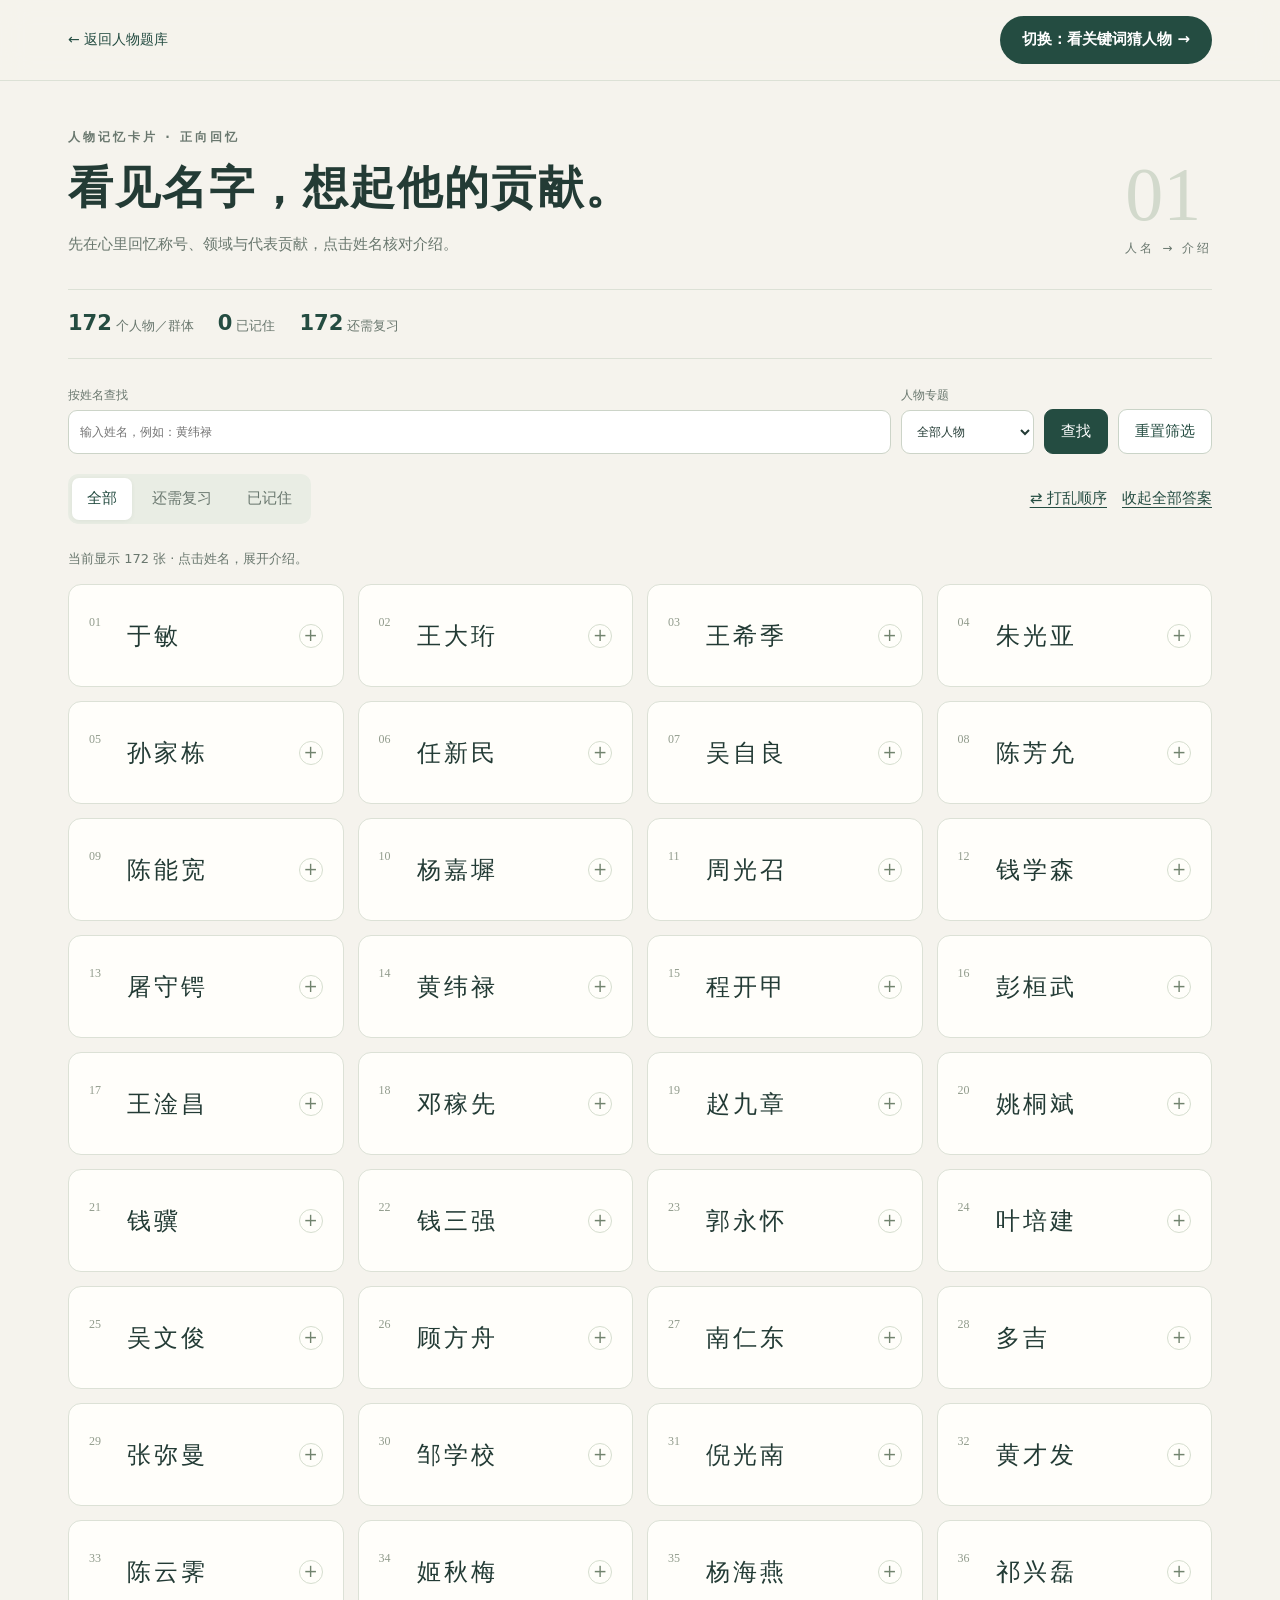
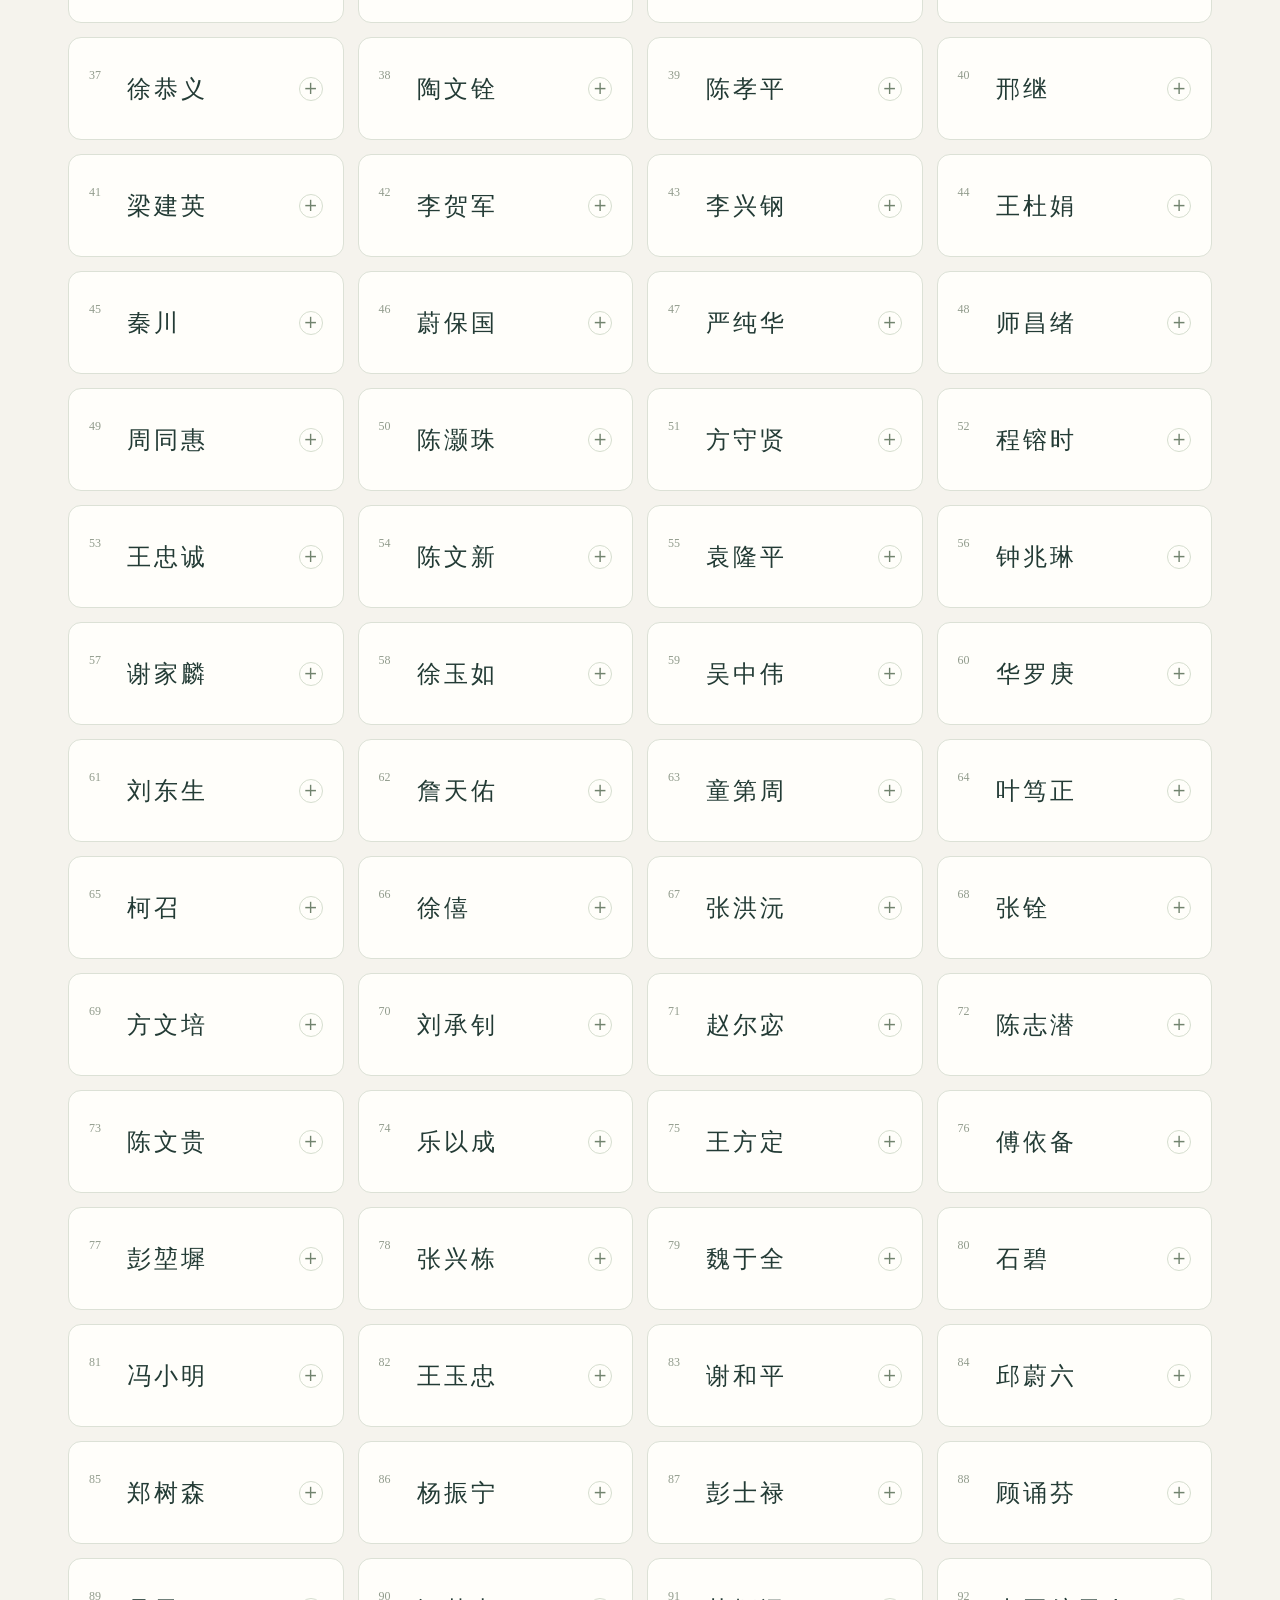
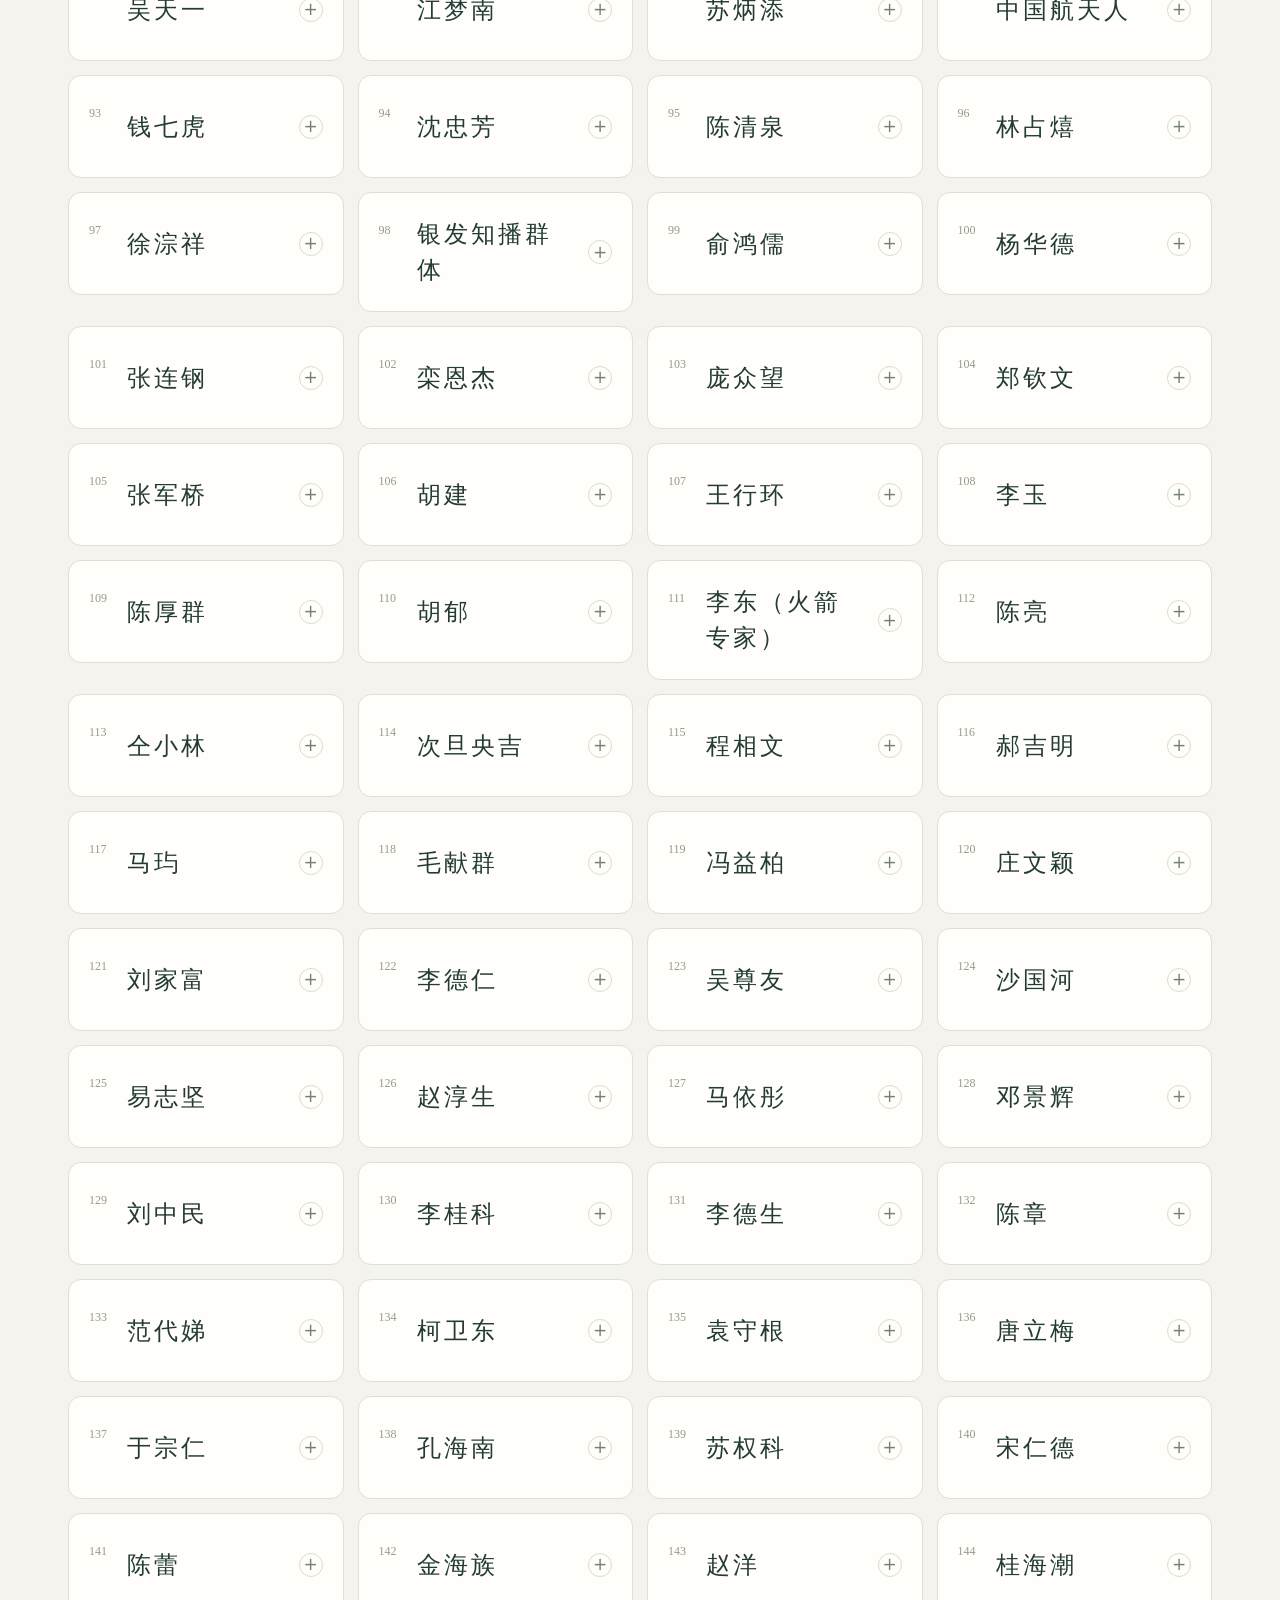
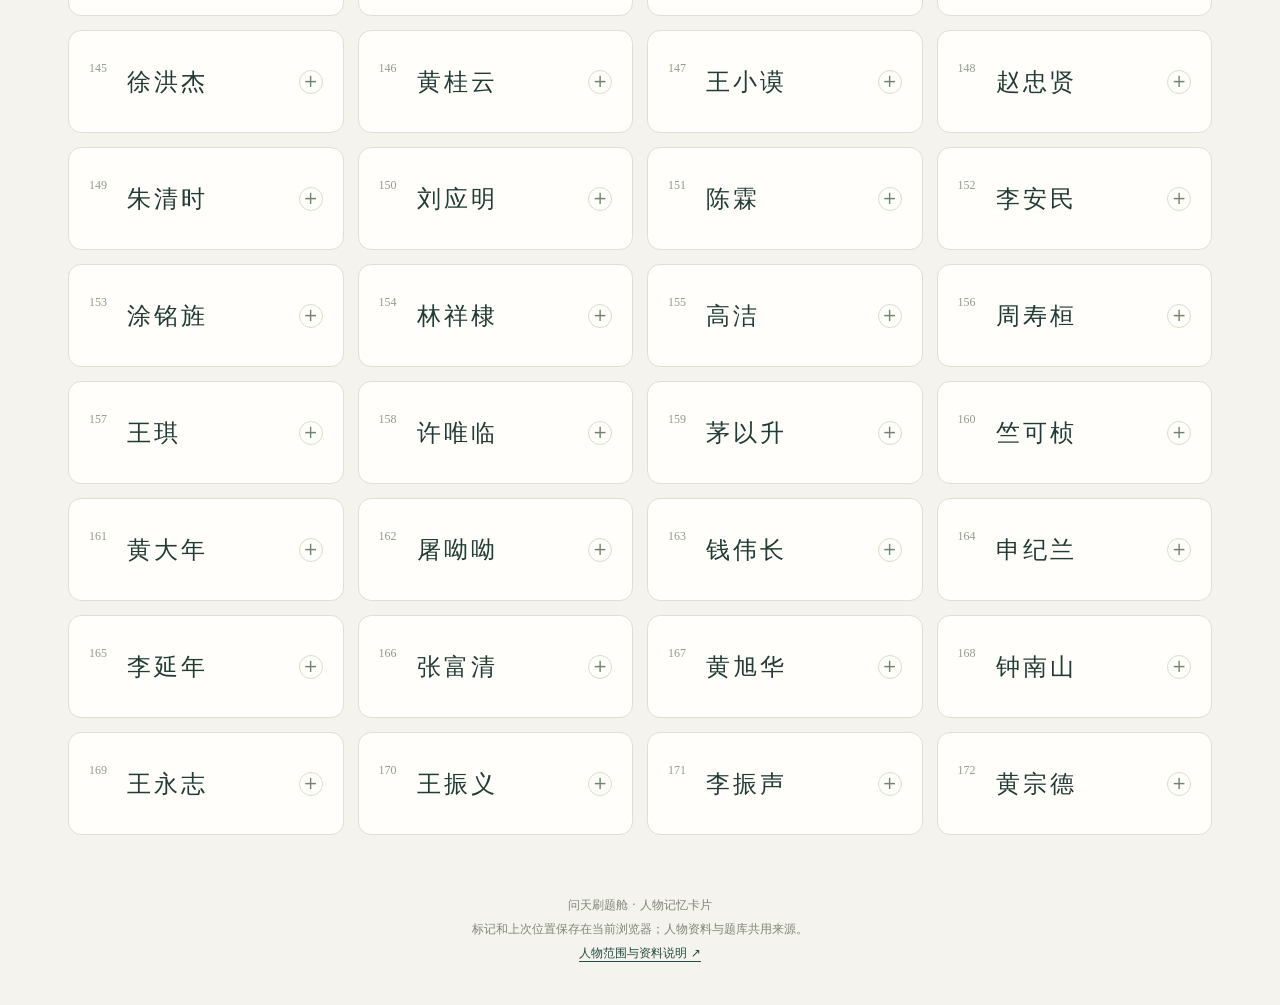
==== memory.html @ 764b8818 "feat: 新增人名与关键词双向记忆卡片、掌握标记和位置记忆" ====
<!doctype html>
<html lang="zh-CN">
<head>
 <meta charset="utf-8">
 <meta name="viewport" content="width=device-width,initial-scale=1">
 <meta name="theme-color" content="#244c41">
 <title>人物记忆卡片 · 问天刷题舱</title>
 <link rel="stylesheet" href="memory.css">
 <script src="memory-data.js" defer></script>
 <script src="memory-core.js" defer></script>
 <script src="memory.js" defer></script>
</head>
<body>
 <a class="skip-link" href="#cards">跳到记忆卡片</a>
 <nav class="top-nav" aria-label="页面导航"><div class="nav-inner"><a class="back-link" href="./index.html#people">← 返回人物题库</a><button id="switch-mode" class="switch-button" type="button">切换：看关键词猜人物 →</button></div></nav>
 <main id="memory-app"></main>
 <p id="announcement" class="sr-only" role="status" aria-live="polite"></p>
 <noscript><p class="empty">请启用浏览器脚本以使用记忆卡片。</p></noscript>
 <footer class="page-footer">问天刷题舱 · 人物记忆卡片<br>标记和上次位置保存在当前浏览器；人物资料与题库共用来源。<br><a href="https://github.com/Jinlin-Yao/ganen-scientist-quiz/blob/main/docs/PEOPLE.md" target="_blank" rel="noopener noreferrer">人物范围与资料说明 ↗</a></footer>
</body>
</html>
---- memory.css ----
:root{color-scheme:light;--paper:#f5f3ed;--ink:#233b35;--muted:#69776e;--line:#dce1d6;--green:#244c41;--soft:#eaf0e6;--gold:#af7d35}*{box-sizing:border-box}body{margin:0;background:var(--paper);color:var(--ink);font-family:system-ui,-apple-system,"Microsoft YaHei",sans-serif;font-size:15px;line-height:1.7}button,input,select{font:inherit}button,a,summary{-webkit-tap-highlight-color:transparent}button,summary{cursor:pointer}a{color:var(--green);text-underline-offset:4px}button:focus-visible,a:focus-visible,summary:focus-visible,input:focus-visible,select:focus-visible{outline:3px solid #b58a43;outline-offset:4px}.top-nav{position:sticky;top:0;z-index:10;background:#f5f3edf2;backdrop-filter:blur(14px);border-bottom:1px solid var(--line)}.nav-inner{max-width:1200px;margin:auto;padding:16px 28px;display:flex;justify-content:space-between;gap:16px;align-items:center}.back-link{text-decoration:none;font-size:14px}.switch-button{border:0;background:var(--green);color:#fff;border-radius:30px;padding:11px 22px;font-weight:650}.switch-button:hover{background:#173d32}main{max-width:1200px;margin:auto;padding:46px 28px}.hero{display:flex;gap:30px;justify-content:space-between;align-items:end;margin-bottom:32px}.eyebrow{font-size:12px;letter-spacing:3px;font-weight:650;color:var(--muted);margin:0 0 10px}h1{font-family:"Noto Serif SC","Songti SC",SimSun,serif;font-size:clamp(31px,4vw,45px);letter-spacing:2px;line-height:1.4;margin:0 0 12px;font-weight:600}.hero p:last-child{color:var(--muted);margin:0;max-width:620px}.mode-number{font-family:Georgia,serif;font-size:76px;line-height:1;color:#d2d9cc}.mode-number small{font:12px system-ui;display:block;text-align:right;letter-spacing:3px;margin-top:8px;color:var(--muted)}.progress-strip{display:flex;flex-wrap:wrap;align-items:center;gap:10px 24px;padding:16px 0;border-top:1px solid var(--line);border-bottom:1px solid var(--line);color:var(--muted);font-size:13px}.progress-strip strong{color:var(--green);font-size:21px;margin-right:4px}.progress-strip .last-button{margin-left:auto}.text-button{background:none;border:0;color:var(--green);padding:4px 0;text-decoration:underline;text-underline-offset:4px}.controls{margin:26px 0 20px}.filters{display:flex;flex-wrap:wrap;gap:10px;align-items:end}.filters label{font-size:12px;color:var(--muted);display:flex;flex-direction:column;gap:5px}.filters .search-label{flex:1;min-width:210px}input,select{border:1px solid #ccd4c8;border-radius:9px;background:#fff;padding:9px 11px;color:var(--ink);height:44px;max-width:100%}.filters input{width:100%}.button{border:1px solid #cad4c8;background:#fff;border-radius:9px;padding:9px 16px;color:var(--green);min-height:44px}.button:hover{background:var(--soft)}.button.primary{background:var(--green);border-color:var(--green);color:white}.toolbar{display:flex;justify-content:space-between;align-items:center;gap:14px;margin-top:20px;flex-wrap:wrap}.status-tabs{display:flex;gap:5px;background:#e9ede4;padding:4px;border-radius:10px}.status-tabs button{background:transparent;border:0;border-radius:7px;color:var(--muted);padding:8px 15px}.status-tabs button.active{background:white;color:var(--green);box-shadow:0 1px 4px #263e3010}.small-actions{display:flex;gap:15px;align-items:center}.card-count{font-size:13px;color:var(--muted);margin:24px 0 14px}.card-grid{display:grid;grid-template-columns:repeat(4,minmax(0,1fr));gap:14px;align-items:start;scroll-margin-top:100px}.memory-card{border:1px solid var(--line);background:#fffefa;border-radius:13px;overflow:hidden;min-width:0;transition:border-color .15s,box-shadow .15s}.memory-card:hover{border-color:#a7bca8;box-shadow:0 5px 20px #1f453307}.memory-card summary{list-style:none;display:flex;gap:14px;align-items:center;padding:23px 20px;min-height:101px}.memory-card summary::-webkit-details-marker{display:none}.card-index{font:12px Georgia,serif;color:#929c8d;min-width:24px;align-self:flex-start;margin-top:7px}.card-front{flex:1;min-width:0;overflow-wrap:anywhere}.person-name{font-family:"Noto Serif SC","Songti SC",SimSun,serif;font-size:24px;letter-spacing:3px;line-height:1.5}.reveal-symbol{border:1px solid #d6decf;border-radius:50%;width:24px;height:24px;display:flex;align-items:center;justify-content:center;color:#71836e;font-size:17px;flex-shrink:0}.memory-card[open] .reveal-symbol{transform:rotate(45deg)}.memory-card[open]{grid-column:span 2;border-color:#a7bca8}.known-dot{width:7px;height:7px;background:#39795b;border-radius:50%;display:inline-block;margin-left:8px;vertical-align:middle}.card-grid.clues{grid-template-columns:repeat(3,minmax(0,1fr))}.clues .memory-card summary{min-height:205px;align-items:start;padding:22px}.clues .memory-card[open]{grid-column:span 1}.clue-context{display:block;font-size:12px;font-weight:650;color:var(--gold);margin-bottom:11px;letter-spacing:.5px}.clue-text{font-size:15px;line-height:1.9;display:block}.clue-tip{display:block;color:#82907d;font-size:12px;margin-top:15px}.card-answer{padding:0 22px 24px;border-top:1px solid #e5e8de;margin:0 18px}.answer-name{font-family:"Noto Serif SC","Songti SC",SimSun,serif;font-size:31px;letter-spacing:3px;line-height:1.4;margin:20px 0 4px}.answer-lead{font-size:12px;color:var(--gold);margin:18px 0 -12px}.profile-field{color:var(--green);font-weight:650;font-size:15px;margin:16px 0}.profile-part{margin:18px 0}.profile-part h3{font-size:11px;letter-spacing:2px;color:var(--muted);margin:0 0 7px}.profile-part p{margin:0 0 10px;font-size:14px;line-height:1.9;overflow-wrap:anywhere}.honor-list{padding:0;margin:0;list-style:none;font-size:14px;line-height:1.9}.honor-year{color:var(--gold);font-variant-numeric:tabular-nums;margin-right:8px}.profile-note{border-left:2px solid #b8c8b0;padding:1px 0 1px 12px;color:#5a6d5e}.source-block{font-size:12px;color:var(--muted);margin-top:18px}.source-block summary{min-height:0!important;padding:6px 0!important;display:list-item!important;list-style:disclosure-closed!important}.source-block[open] summary{list-style:disclosure-open!important}.source-block a{display:block;font-size:12px;overflow-wrap:anywhere;margin-top:8px}.source-block p{margin:7px 0}.self-check{padding-top:20px;margin-top:18px;border-top:1px solid #e6eadf}.self-check p{font-size:12px;color:var(--muted);margin:0 0 10px}.self-check div{display:flex;flex-wrap:wrap;gap:8px}.self-check .button{font-size:13px;padding:8px 12px;min-height:39px}.self-check .selected{background:var(--soft);border-color:#86a788;font-weight:600}.empty{padding:60px 20px;text-align:center;color:var(--muted);border:1px dashed #ccd4c8;border-radius:12px;grid-column:1/-1}.page-footer{text-align:center;color:#7d8777;font-size:12px;line-height:2;padding:12px 24px 40px}.sr-only{position:absolute;width:1px;height:1px;padding:0;margin:-1px;overflow:hidden;clip:rect(0,0,0,0);white-space:nowrap;border:0}.skip-link{position:fixed;left:16px;top:-100px;z-index:30;background:#fff;padding:12px}.skip-link:focus{top:10px}@media(min-width:1400px){.card-grid{grid-template-columns:repeat(5,minmax(0,1fr))}}@media(max-width:850px){.card-grid{grid-template-columns:repeat(3,minmax(0,1fr))}.card-grid.clues{grid-template-columns:repeat(2,minmax(0,1fr))}.mode-number{font-size:60px}.memory-card summary{padding:20px 15px}.card-answer{padding:0 10px 22px;margin:0 14px}}@media(max-width:600px){.nav-inner{padding:12px 16px;gap:10px}.back-link{font-size:12px}.switch-button{padding:10px 14px;font-size:12px}main{padding:32px 16px}.hero{margin-bottom:24px}.mode-number{display:none}.hero p:last-child{font-size:14px}.card-grid{grid-template-columns:repeat(2,minmax(0,1fr));gap:10px}.card-grid.clues{grid-template-columns:1fr}.memory-card[open]{grid-column:1/-1}.person-name{font-size:22px;letter-spacing:2px}.memory-card summary{padding:18px 14px;gap:8px;min-height:86px}.card-index{min-width:20px}.reveal-symbol{width:21px;height:21px;font-size:15px}.progress-strip{gap:8px 18px}.progress-strip .last-button{margin-left:0}.filters label{flex:1;min-width:130px}.filters .search-label{flex-basis:100%}.filters .button{flex:1}.toolbar{gap:12px}.status-tabs{width:100%}.status-tabs button{flex:1;padding:8px 11px}.small-actions{width:100%;justify-content:space-between}.clues .memory-card summary{min-height:0}.clue-text{font-size:16px}.source-block summary{font-size:12px}}@media(prefers-reduced-motion:reduce){*{scroll-behavior:auto!important;transition:none!important}}
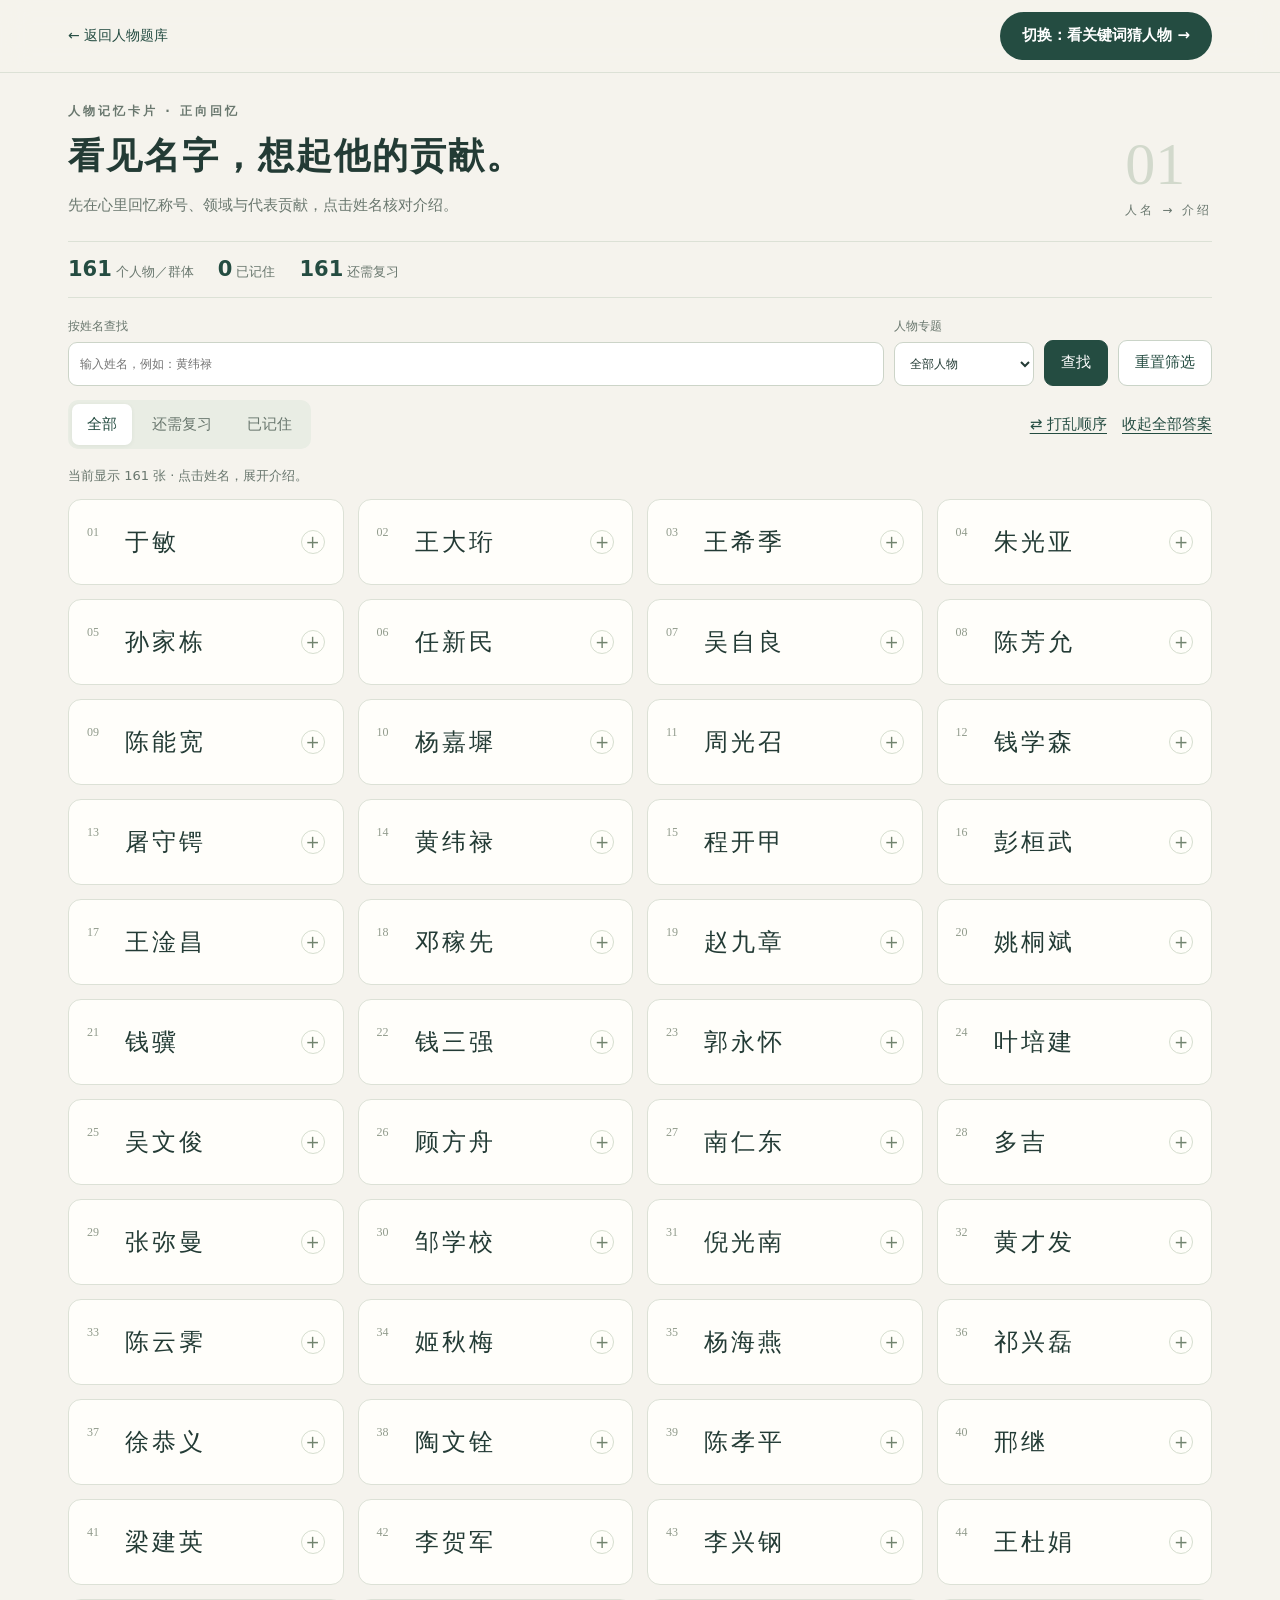
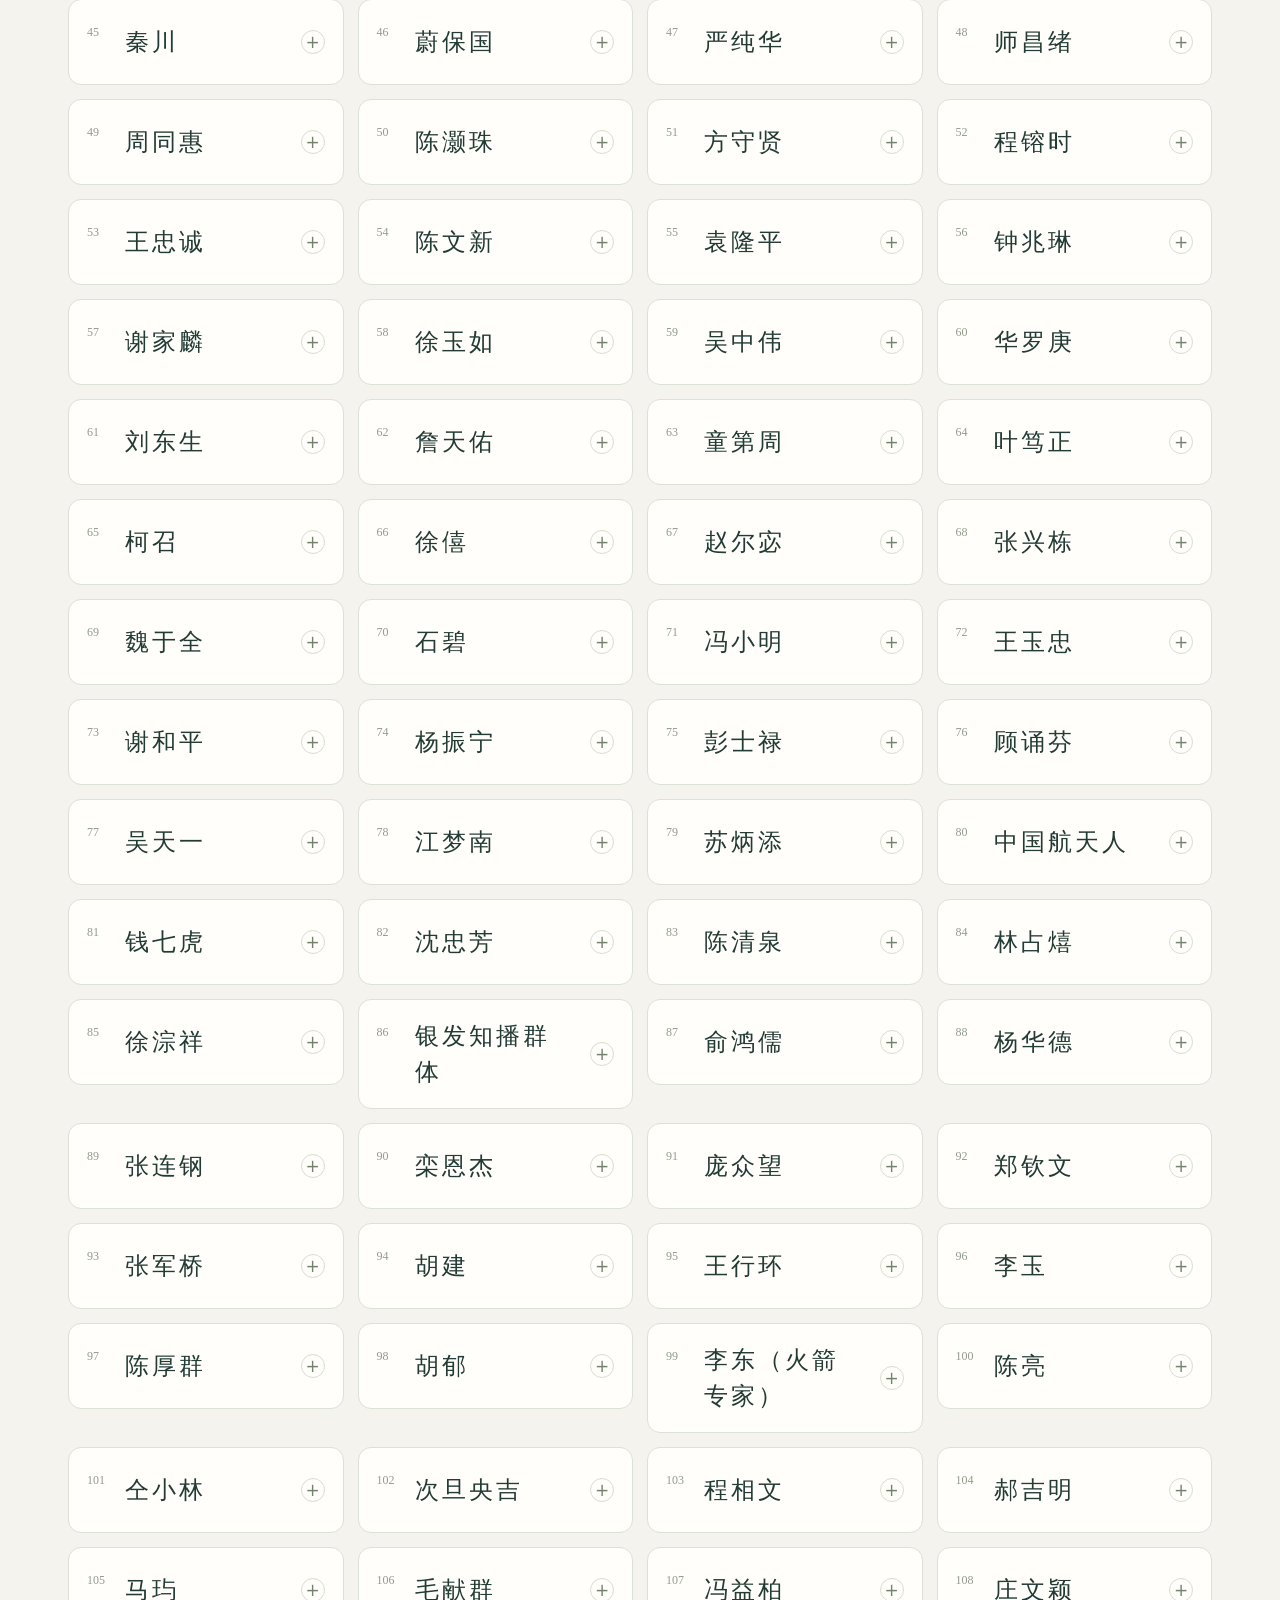
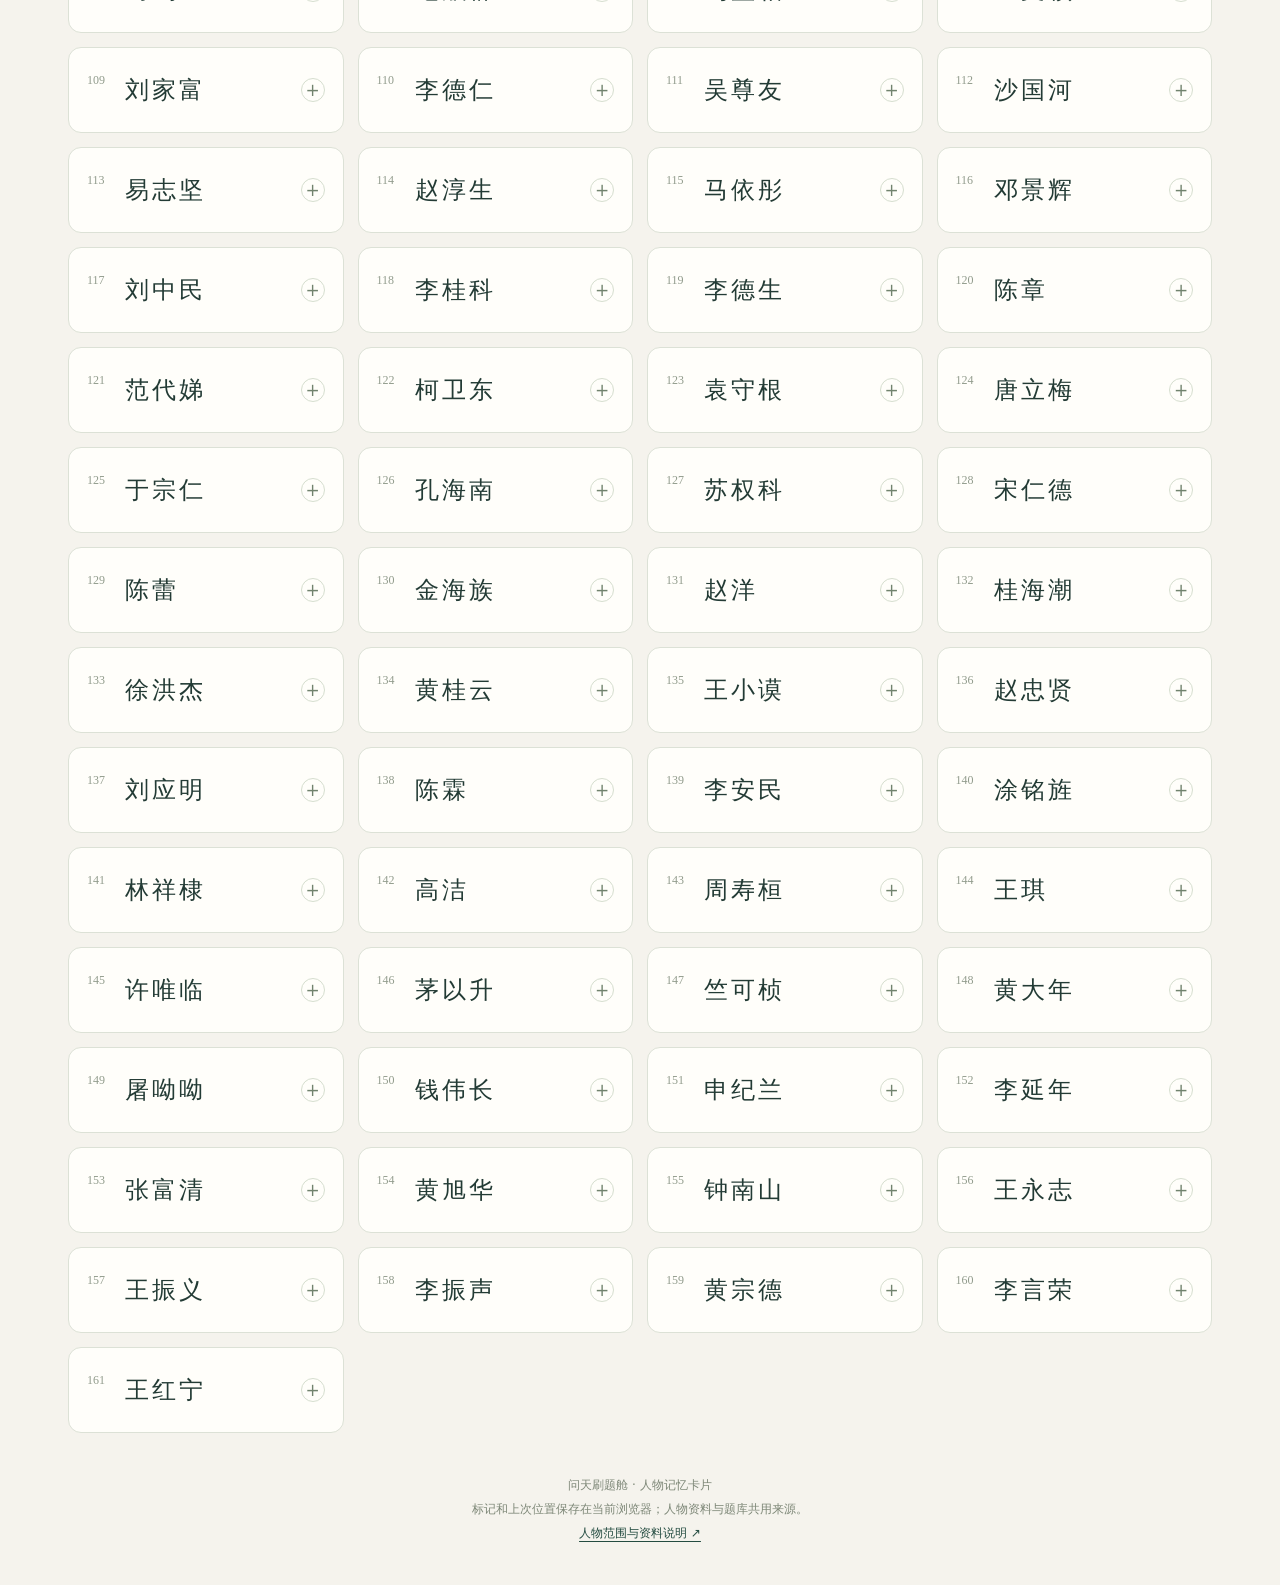
==== commit 8ccb2bd8: "feat: 川大人物题库和记忆卡片仅保留官网20位历代两院院士" ====
--- a/memory.html
+++ b/memory.html
@@ -6,8 +6,8 @@
  <meta name="theme-color" content="#244c41">
  <title>人物记忆卡片 · 问天刷题舱</title>
  <link rel="stylesheet" href="memory.css">
- <script src="memory-data.js" defer></script>
- <script src="memory-core.js" defer></script>
+ <script src="memory-data.js?v=20261023-scu20" defer></script>
+ <script src="memory-core.js?v=20261023-scu20" defer></script>
  <script src="memory.js" defer></script>
 </head>
 <body>
--- a/memory.css
+++ b/memory.css
@@ -1 +1 @@
-:root{color-scheme:light;--paper:#f5f3ed;--ink:#233b35;--muted:#69776e;--line:#dce1d6;--green:#244c41;--soft:#eaf0e6;--gold:#af7d35}*{box-sizing:border-box}body{margin:0;background:var(--paper);color:var(--ink);font-family:system-ui,-apple-system,"Microsoft YaHei",sans-serif;font-size:15px;line-height:1.7}button,input,select{font:inherit}button,a,summary{-webkit-tap-highlight-color:transparent}button,summary{cursor:pointer}a{color:var(--green);text-underline-offset:4px}button:focus-visible,a:focus-visible,summary:focus-visible,input:focus-visible,select:focus-visible{outline:3px solid #b58a43;outline-offset:4px}.top-nav{position:sticky;top:0;z-index:10;background:#f5f3edf2;backdrop-filter:blur(14px);border-bottom:1px solid var(--line)}.nav-inner{max-width:1200px;margin:auto;padding:16px 28px;display:flex;justify-content:space-between;gap:16px;align-items:center}.back-link{text-decoration:none;font-size:14px}.switch-button{border:0;background:var(--green);color:#fff;border-radius:30px;padding:11px 22px;font-weight:650}.switch-button:hover{background:#173d32}main{max-width:1200px;margin:auto;padding:46px 28px}.hero{display:flex;gap:30px;justify-content:space-between;align-items:end;margin-bottom:32px}.eyebrow{font-size:12px;letter-spacing:3px;font-weight:650;color:var(--muted);margin:0 0 10px}h1{font-family:"Noto Serif SC","Songti SC",SimSun,serif;font-size:clamp(31px,4vw,45px);letter-spacing:2px;line-height:1.4;margin:0 0 12px;font-weight:600}.hero p:last-child{color:var(--muted);margin:0;max-width:620px}.mode-number{font-family:Georgia,serif;font-size:76px;line-height:1;color:#d2d9cc}.mode-number small{font:12px system-ui;display:block;text-align:right;letter-spacing:3px;margin-top:8px;color:var(--muted)}.progress-strip{display:flex;flex-wrap:wrap;align-items:center;gap:10px 24px;padding:16px 0;border-top:1px solid var(--line);border-bottom:1px solid var(--line);color:var(--muted);font-size:13px}.progress-strip strong{color:var(--green);font-size:21px;margin-right:4px}.progress-strip .last-button{margin-left:auto}.text-button{background:none;border:0;color:var(--green);padding:4px 0;text-decoration:underline;text-underline-offset:4px}.controls{margin:26px 0 20px}.filters{display:flex;flex-wrap:wrap;gap:10px;align-items:end}.filters label{font-size:12px;color:var(--muted);display:flex;flex-direction:column;gap:5px}.filters .search-label{flex:1;min-width:210px}input,select{border:1px solid #ccd4c8;border-radius:9px;background:#fff;padding:9px 11px;color:var(--ink);height:44px;max-width:100%}.filters input{width:100%}.button{border:1px solid #cad4c8;background:#fff;border-radius:9px;padding:9px 16px;color:var(--green);min-height:44px}.button:hover{background:var(--soft)}.button.primary{background:var(--green);border-color:var(--green);color:white}.toolbar{display:flex;justify-content:space-between;align-items:center;gap:14px;margin-top:20px;flex-wrap:wrap}.status-tabs{display:flex;gap:5px;background:#e9ede4;padding:4px;border-radius:10px}.status-tabs button{background:transparent;border:0;border-radius:7px;color:var(--muted);padding:8px 15px}.status-tabs button.active{background:white;color:var(--green);box-shadow:0 1px 4px #263e3010}.small-actions{display:flex;gap:15px;align-items:center}.card-count{font-size:13px;color:var(--muted);margin:24px 0 14px}.card-grid{display:grid;grid-template-columns:repeat(4,minmax(0,1fr));gap:14px;align-items:start;scroll-margin-top:100px}.memory-card{border:1px solid var(--line);background:#fffefa;border-radius:13px;overflow:hidden;min-width:0;transition:border-color .15s,box-shadow .15s}.memory-card:hover{border-color:#a7bca8;box-shadow:0 5px 20px #1f453307}.memory-card summary{list-style:none;display:flex;gap:14px;align-items:center;padding:23px 20px;min-height:101px}.memory-card summary::-webkit-details-marker{display:none}.card-index{font:12px Georgia,serif;color:#929c8d;min-width:24px;align-self:flex-start;margin-top:7px}.card-front{flex:1;min-width:0;overflow-wrap:anywhere}.person-name{font-family:"Noto Serif SC","Songti SC",SimSun,serif;font-size:24px;letter-spacing:3px;line-height:1.5}.reveal-symbol{border:1px solid #d6decf;border-radius:50%;width:24px;height:24px;display:flex;align-items:center;justify-content:center;color:#71836e;font-size:17px;flex-shrink:0}.memory-card[open] .reveal-symbol{transform:rotate(45deg)}.memory-card[open]{grid-column:span 2;border-color:#a7bca8}.known-dot{width:7px;height:7px;background:#39795b;border-radius:50%;display:inline-block;margin-left:8px;vertical-align:middle}.card-grid.clues{grid-template-columns:repeat(3,minmax(0,1fr))}.clues .memory-card summary{min-height:205px;align-items:start;padding:22px}.clues .memory-card[open]{grid-column:span 1}.clue-context{display:block;font-size:12px;font-weight:650;color:var(--gold);margin-bottom:11px;letter-spacing:.5px}.clue-text{font-size:15px;line-height:1.9;display:block}.clue-tip{display:block;color:#82907d;font-size:12px;margin-top:15px}.card-answer{padding:0 22px 24px;border-top:1px solid #e5e8de;margin:0 18px}.answer-name{font-family:"Noto Serif SC","Songti SC",SimSun,serif;font-size:31px;letter-spacing:3px;line-height:1.4;margin:20px 0 4px}.answer-lead{font-size:12px;color:var(--gold);margin:18px 0 -12px}.profile-field{color:var(--green);font-weight:650;font-size:15px;margin:16px 0}.profile-part{margin:18px 0}.profile-part h3{font-size:11px;letter-spacing:2px;color:var(--muted);margin:0 0 7px}.profile-part p{margin:0 0 10px;font-size:14px;line-height:1.9;overflow-wrap:anywhere}.honor-list{padding:0;margin:0;list-style:none;font-size:14px;line-height:1.9}.honor-year{color:var(--gold);font-variant-numeric:tabular-nums;margin-right:8px}.profile-note{border-left:2px solid #b8c8b0;padding:1px 0 1px 12px;color:#5a6d5e}.source-block{font-size:12px;color:var(--muted);margin-top:18px}.source-block summary{min-height:0!important;padding:6px 0!important;display:list-item!important;list-style:disclosure-closed!important}.source-block[open] summary{list-style:disclosure-open!important}.source-block a{display:block;font-size:12px;overflow-wrap:anywhere;margin-top:8px}.source-block p{margin:7px 0}.self-check{padding-top:20px;margin-top:18px;border-top:1px solid #e6eadf}.self-check p{font-size:12px;color:var(--muted);margin:0 0 10px}.self-check div{display:flex;flex-wrap:wrap;gap:8px}.self-check .button{font-size:13px;padding:8px 12px;min-height:39px}.self-check .selected{background:var(--soft);border-color:#86a788;font-weight:600}.empty{padding:60px 20px;text-align:center;color:var(--muted);border:1px dashed #ccd4c8;border-radius:12px;grid-column:1/-1}.page-footer{text-align:center;color:#7d8777;font-size:12px;line-height:2;padding:12px 24px 40px}.sr-only{position:absolute;width:1px;height:1px;padding:0;margin:-1px;overflow:hidden;clip:rect(0,0,0,0);white-space:nowrap;border:0}.skip-link{position:fixed;left:16px;top:-100px;z-index:30;background:#fff;padding:12px}.skip-link:focus{top:10px}@media(min-width:1400px){.card-grid{grid-template-columns:repeat(5,minmax(0,1fr))}}@media(max-width:850px){.card-grid{grid-template-columns:repeat(3,minmax(0,1fr))}.card-grid.clues{grid-template-columns:repeat(2,minmax(0,1fr))}.mode-number{font-size:60px}.memory-card summary{padding:20px 15px}.card-answer{padding:0 10px 22px;margin:0 14px}}@media(max-width:600px){.nav-inner{padding:12px 16px;gap:10px}.back-link{font-size:12px}.switch-button{padding:10px 14px;font-size:12px}main{padding:32px 16px}.hero{margin-bottom:24px}.mode-number{display:none}.hero p:last-child{font-size:14px}.card-grid{grid-template-columns:repeat(2,minmax(0,1fr));gap:10px}.card-grid.clues{grid-template-columns:1fr}.memory-card[open]{grid-column:1/-1}.person-name{font-size:22px;letter-spacing:2px}.memory-card summary{padding:18px 14px;gap:8px;min-height:86px}.card-index{min-width:20px}.reveal-symbol{width:21px;height:21px;font-size:15px}.progress-strip{gap:8px 18px}.progress-strip .last-button{margin-left:0}.filters label{flex:1;min-width:130px}.filters .search-label{flex-basis:100%}.filters .button{flex:1}.toolbar{gap:12px}.status-tabs{width:100%}.status-tabs button{flex:1;padding:8px 11px}.small-actions{width:100%;justify-content:space-between}.clues .memory-card summary{min-height:0}.clue-text{font-size:16px}.source-block summary{font-size:12px}}@media(prefers-reduced-motion:reduce){*{scroll-behavior:auto!important;transition:none!important}}
+:root{color-scheme:light;--paper:#f5f3ed;--ink:#233b35;--muted:#69776e;--line:#dce1d6;--green:#244c41;--soft:#eaf0e6;--gold:#af7d35}*{box-sizing:border-box}body{margin:0;background:var(--paper);color:var(--ink);font-family:system-ui,-apple-system,"Microsoft YaHei",sans-serif;font-size:15px;line-height:1.7}button,input,select{font:inherit}button,a,summary{-webkit-tap-highlight-color:transparent}button,summary{cursor:pointer}a{color:var(--green);text-underline-offset:4px}button:focus-visible,a:focus-visible,summary:focus-visible,input:focus-visible,select:focus-visible{outline:3px solid #b58a43;outline-offset:4px}.top-nav{position:sticky;top:0;z-index:10;background:#f5f3edf2;backdrop-filter:blur(14px);border-bottom:1px solid var(--line)}.nav-inner{max-width:1200px;margin:auto;padding:12px 28px;display:flex;justify-content:space-between;gap:16px;align-items:center}.back-link{text-decoration:none;font-size:14px}.switch-button{border:0;background:var(--green);color:#fff;border-radius:30px;padding:11px 22px;font-weight:650}.switch-button:hover{background:#173d32}main{max-width:1200px;margin:auto;padding:28px 28px}.hero{display:flex;gap:30px;justify-content:space-between;align-items:end;margin-bottom:22px}.eyebrow{font-size:12px;letter-spacing:3px;font-weight:650;color:var(--muted);margin:0 0 10px}h1{font-family:"Noto Serif SC","Songti SC",SimSun,serif;font-size:clamp(28px,3vw,36px);letter-spacing:2px;line-height:1.4;margin:0 0 12px;font-weight:600}.hero p:last-child{color:var(--muted);margin:0;max-width:620px}.mode-number{font-family:Georgia,serif;font-size:60px;line-height:1;color:#d2d9cc}.mode-number small{font:12px system-ui;display:block;text-align:right;letter-spacing:3px;margin-top:8px;color:var(--muted)}.progress-strip{display:flex;flex-wrap:wrap;align-items:center;gap:10px 24px;padding:10px 0;border-top:1px solid var(--line);border-bottom:1px solid var(--line);color:var(--muted);font-size:13px}.progress-strip strong{color:var(--green);font-size:21px;margin-right:4px}.progress-strip .last-button{margin-left:auto}.text-button{background:none;border:0;color:var(--green);padding:4px 0;text-decoration:underline;text-underline-offset:4px}.controls{margin:18px 0 14px}.filters{display:flex;flex-wrap:wrap;gap:10px;align-items:end}.filters label{font-size:12px;color:var(--muted);display:flex;flex-direction:column;gap:5px}.filters .search-label{flex:1;min-width:210px}input,select{border:1px solid #ccd4c8;border-radius:9px;background:#fff;padding:9px 11px;color:var(--ink);height:44px;max-width:100%}.filters input{width:100%}.button{border:1px solid #cad4c8;background:#fff;border-radius:9px;padding:9px 16px;color:var(--green);min-height:44px}.button:hover{background:var(--soft)}.button.primary{background:var(--green);border-color:var(--green);color:white}.toolbar{display:flex;justify-content:space-between;align-items:center;gap:14px;margin-top:14px;flex-wrap:wrap}.status-tabs{display:flex;gap:5px;background:#e9ede4;padding:4px;border-radius:10px}.status-tabs button{background:transparent;border:0;border-radius:7px;color:var(--muted);padding:8px 15px}.status-tabs button.active{background:white;color:var(--green);box-shadow:0 1px 4px #263e3010}.small-actions{display:flex;gap:15px;align-items:center}.card-count{font-size:13px;color:var(--muted);margin:16px 0 12px}.card-grid{display:grid;grid-template-columns:repeat(4,minmax(0,1fr));gap:14px;align-items:start;scroll-margin-top:100px}.memory-card{border:1px solid var(--line);background:#fffefa;border-radius:13px;overflow:hidden;min-width:0;transition:border-color .15s,box-shadow .15s}.memory-card:hover{border-color:#a7bca8;box-shadow:0 5px 20px #1f453307}.memory-card summary{list-style:none;display:flex;gap:14px;align-items:center;padding:18px 18px;min-height:84px}.memory-card summary::-webkit-details-marker{display:none}.card-index{font:12px Georgia,serif;color:#929c8d;min-width:24px;align-self:flex-start;margin-top:7px}.card-front{flex:1;min-width:0;overflow-wrap:anywhere}.person-name{font-family:"Noto Serif SC","Songti SC",SimSun,serif;font-size:24px;letter-spacing:3px;line-height:1.5}.reveal-symbol{border:1px solid #d6decf;border-radius:50%;width:24px;height:24px;display:flex;align-items:center;justify-content:center;color:#71836e;font-size:17px;flex-shrink:0}.memory-card[open] .reveal-symbol{transform:rotate(45deg)}.memory-card[open]{grid-column:span 2;border-color:#a7bca8}.known-dot{width:7px;height:7px;background:#39795b;border-radius:50%;display:inline-block;margin-left:8px;vertical-align:middle}.card-grid.clues{grid-template-columns:repeat(3,minmax(0,1fr))}.clues .memory-card summary{min-height:205px;align-items:start;padding:22px}.clues .memory-card[open]{grid-column:span 1}.clue-context{display:block;font-size:12px;font-weight:650;color:var(--gold);margin-bottom:11px;letter-spacing:.5px}.clue-text{font-size:15px;line-height:1.9;display:block}.clue-tip{display:block;color:#82907d;font-size:12px;margin-top:15px}.card-answer{padding:0 22px 24px;border-top:1px solid #e5e8de;margin:0 18px}.answer-name{font-family:"Noto Serif SC","Songti SC",SimSun,serif;font-size:31px;letter-spacing:3px;line-height:1.4;margin:20px 0 4px}.answer-lead{font-size:12px;color:var(--gold);margin:18px 0 -12px}.profile-field{color:var(--green);font-weight:650;font-size:15px;margin:16px 0}.profile-part{margin:18px 0}.profile-part h3{font-size:11px;letter-spacing:2px;color:var(--muted);margin:0 0 7px}.profile-part p{margin:0 0 10px;font-size:14px;line-height:1.9;overflow-wrap:anywhere}.honor-list{padding:0;margin:0;list-style:none;font-size:14px;line-height:1.9}.honor-year{color:var(--gold);font-variant-numeric:tabular-nums;margin-right:8px}.profile-note{border-left:2px solid #b8c8b0;padding:1px 0 1px 12px;color:#5a6d5e}.source-block{font-size:12px;color:var(--muted);margin-top:18px}.source-block summary{min-height:0!important;padding:6px 0!important;display:list-item!important;list-style:disclosure-closed!important}.source-block[open] summary{list-style:disclosure-open!important}.source-block a{display:block;font-size:12px;overflow-wrap:anywhere;margin-top:8px}.source-block p{margin:7px 0}.self-check{padding-top:20px;margin-top:18px;border-top:1px solid #e6eadf}.self-check p{font-size:12px;color:var(--muted);margin:0 0 10px}.self-check div{display:flex;flex-wrap:wrap;gap:8px}.self-check .button{font-size:13px;padding:8px 12px;min-height:39px}.self-check .selected{background:var(--soft);border-color:#86a788;font-weight:600}.empty{padding:60px 20px;text-align:center;color:var(--muted);border:1px dashed #ccd4c8;border-radius:12px;grid-column:1/-1}.page-footer{text-align:center;color:#7d8777;font-size:12px;line-height:2;padding:12px 24px 40px}.sr-only{position:absolute;width:1px;height:1px;padding:0;margin:-1px;overflow:hidden;clip:rect(0,0,0,0);white-space:nowrap;border:0}.skip-link{position:fixed;left:16px;top:-100px;z-index:30;background:#fff;padding:12px}.skip-link:focus{top:10px}@media(min-width:1400px){.card-grid{grid-template-columns:repeat(5,minmax(0,1fr))}}@media(max-width:850px){.card-grid{grid-template-columns:repeat(3,minmax(0,1fr))}.card-grid.clues{grid-template-columns:repeat(2,minmax(0,1fr))}.mode-number{font-size:60px}.memory-card summary{padding:20px 15px}.card-answer{padding:0 10px 22px;margin:0 14px}}@media(max-width:600px){.nav-inner{padding:12px 16px;gap:10px}.back-link{font-size:12px}.switch-button{padding:10px 14px;font-size:12px}main{padding:32px 16px}.hero{margin-bottom:24px}.mode-number{display:none}.hero p:last-child{font-size:14px}.card-grid{grid-template-columns:repeat(2,minmax(0,1fr));gap:10px}.card-grid.clues{grid-template-columns:1fr}.memory-card[open]{grid-column:1/-1}.person-name{font-size:22px;letter-spacing:2px}.memory-card summary{padding:18px 14px;gap:8px;min-height:86px}.card-index{min-width:20px}.reveal-symbol{width:21px;height:21px;font-size:15px}.progress-strip{gap:8px 18px}.progress-strip .last-button{margin-left:0}.filters label{flex:1;min-width:130px}.filters .search-label{flex-basis:100%}.filters .button{flex:1}.toolbar{gap:12px}.status-tabs{width:100%}.status-tabs button{flex:1;padding:8px 11px}.small-actions{width:100%;justify-content:space-between}.clues .memory-card summary{min-height:0}.clue-text{font-size:16px}.source-block summary{font-size:12px}}@media(prefers-reduced-motion:reduce){*{scroll-behavior:auto!important;transition:none!important}}
